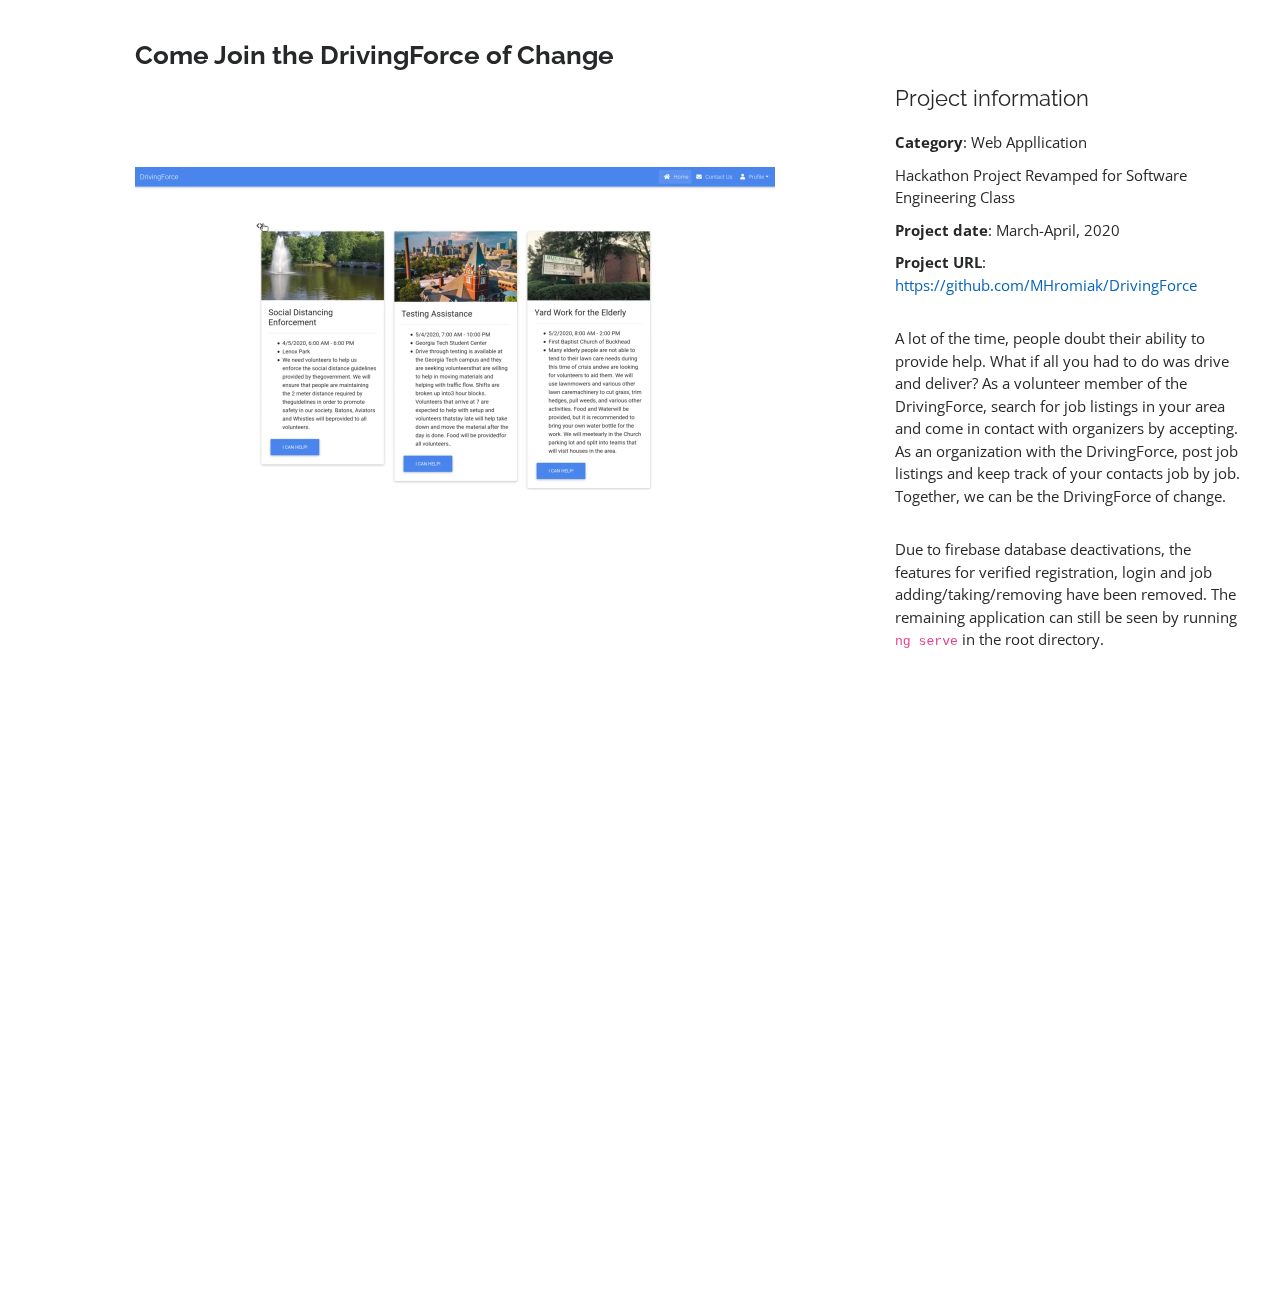
==== DrivingForce-details.html @ 33b32fed "Updated portfolio section. Phew!" ====
<!DOCTYPE html>
<html lang="en">

<head>
  <meta charset="utf-8">
  <meta content="width=device-width, initial-scale=1.0" name="viewport">

  <title>Portfolio Details - Personal Bootstrap Template</title>
  <meta content="" name="descriptison">
  <meta content="" name="keywords">

  <!-- Favicons -->
  <link href="assets/img/favicon.png" rel="icon">
  <link href="assets/img/apple-touch-icon.png" rel="apple-touch-icon">

  <!-- Google Fonts -->
  <link href="https://fonts.googleapis.com/css?family=Open+Sans:300,300i,400,400i,600,600i,700,700i|Raleway:300,300i,400,400i,500,500i,600,600i,700,700i|Poppins:300,300i,400,400i,500,500i,600,600i,700,700i" rel="stylesheet">

  <!-- Vendor CSS Files -->
  <link href="assets/vendor/bootstrap/css/bootstrap.min.css" rel="stylesheet">
  <link href="assets/vendor/icofont/icofont.min.css" rel="stylesheet">
  <link href="assets/vendor/boxicons/css/boxicons.min.css" rel="stylesheet">
  <link href="assets/vendor/venobox/venobox.css" rel="stylesheet">
  <link href="assets/vendor/owl.carousel/assets/owl.carousel.min.css" rel="stylesheet">
  <link href="assets/vendor/aos/aos.css" rel="stylesheet">

  <!-- Template Main CSS File -->
  <link href="assets/css/style.css" rel="stylesheet">

  <!-- =======================================================
  * Template Name: MyResume - v2.1.0
  * Template URL: https://bootstrapmade.com/free-html-bootstrap-template-my-resume/
  * Author: BootstrapMade.com
  * License: https://bootstrapmade.com/license/
  ======================================================== -->
</head>

<body>

  <main id="main">

    <!-- ======= Portfolio Details ======= -->
    <section id="portfolio-details" class="portfolio-details">
      <div class="container" data-aos="fade-up">

        <div class="row">

          <div class="col-lg-8">
            <h2 class="portfolio-title">Come Join the DrivingForce of Change</h2>
            <div class="owl-carousel drivingforce-details-carousel">
              <video width="640" height="480" src="assets/vid/df_jobmake.mp4" autoplay loop></video>
              <img src="assets/img/portfolio/drivingforce/dfpd-login.png" class="img-fluid" alt="">
              <img src="assets/img/portfolio/drivingforce/dfpd-makejob.png" class="img-fluid" alt="">
            </div>
          </div>

          <div class="col-lg-4 portfolio-info">
            <h3>Project information</h3>
            <ul>
              <li><strong>Category</strong>: Web Appllication</li>
              <li>Hackathon Project Revamped for Software Engineering Class</li>
              <li><strong>Project date</strong>: March-April, 2020</li>
              <li><strong>Project URL</strong>: <a href="#">https://github.com/MHromiak/DrivingForce</a></li>
            </ul>

            <p>
              A lot of the time, people doubt their ability to provide help. What if all you had to do was drive and deliver?
              As a volunteer member of the DrivingForce, search for job listings in your area and come in contact with organizers by accepting.
              As an organization with the DrivingForce, post job listings and keep track of your contacts job by job.
              Together, we can be the DrivingForce of change.
            </p>

            <p>
              Due to firebase database deactivations, the features for verified registration, login and job adding/taking/removing have been
              removed. The remaining application can still be seen by running <code>ng serve</code> in the root directory.</p>
          </div>

        </div>

      </div>
    </section><!-- End Portfolio Details -->

  </main><!-- End #main -->

  <a href="#" class="back-to-top"><i class="bx bx-up-arrow-alt"></i></a>
  <div id="preloader"></div>

  <!-- Vendor JS Files -->
  <script src="assets/vendor/jquery/jquery.min.js"></script>
  <script src="assets/vendor/bootstrap/js/bootstrap.bundle.min.js"></script>
  <script src="assets/vendor/jquery.easing/jquery.easing.min.js"></script>
  <script src="assets/vendor/php-email-form/validate.js"></script>
  <script src="assets/vendor/waypoints/jquery.waypoints.min.js"></script>
  <script src="assets/vendor/counterup/counterup.min.js"></script>
  <script src="assets/vendor/isotope-layout/isotope.pkgd.min.js"></script>
  <script src="assets/vendor/venobox/venobox.min.js"></script>
  <script src="assets/vendor/owl.carousel/owl.carousel.min.js"></script>
  <script src="assets/vendor/typed.js/typed.min.js"></script>
  <script src="assets/vendor/aos/aos.js"></script>

  <!-- Template Main JS File -->
  <script src="assets/js/main.js"></script>

</body>

</html>
---- assets/vendor/venobox/venobox.css ----
/* ------ venobox.css --------*/
.vbox-overlay *, .vbox-overlay *:before, .vbox-overlay *:after{
    -webkit-backface-visibility: hidden;
    -webkit-box-sizing:border-box;
    -moz-box-sizing:border-box;
    box-sizing:border-box;
}
.vbox-overlay * { 
    -webkit-backface-visibility: visible;
    backface-visibility: visible;
}
.vbox-overlay{
    display: -webkit-flex;
    display: flex;
    -webkit-flex-direction: column;
    flex-direction: column;
    -webkit-justify-content: center;
    justify-content: center;
    -webkit-align-items: center;
    align-items: center;
    position: fixed;
    left: 0;
    top: 0;
    bottom: 0;
    right: 0;
    z-index: 999999;
}

/* ----- navigation ----- */
.vbox-title{
    width: 100%;
    height: 40px;
    float: left;
    text-align: center;
    line-height: 28px;
    font-size: 12px;
    padding: 6px 50px;
    overflow: hidden;
    position: fixed;
    display: none;
    left: 0;
    z-index: 89;
}
.vbox-close{
    cursor: pointer;
    position: fixed;
    top: -1px;
    right: 0;
    width: 50px;
    height: 40px;
    padding: 6px;
    display: block;
    background-position:10px center;
    overflow: hidden;
    font-size: 24px;
    line-height: 1;
    text-align: center;
    z-index: 99;
}
.vbox-left{
    cursor: pointer;
    position: fixed;
    left: 0;
    height: 40px;
    overflow: hidden;
    line-height: 28px;
    font-size: 12px;
    z-index: 99;
    display: flex;
    align-items:center;
}
.vbox-num{
    display: inline-block;
    margin: 6px 0 6px 15px;
}
/* ----- Social share ----- */
.vbox-share{
    line-height: 28px;
    font-size: 12px;
    overflow: hidden;
    position: fixed;
    left: 0;
    z-index: 98;
    display: flex;
    align-items:center;
    justify-content: center;
    width: 100%;
    text-align: center;
}
.vbox-share svg{
    max-height: 28px;
    width: 28px;
    z-index: 10;
    margin-left: 12px;
    margin-top: 6px;
    margin-bottom: 6px;
    vertical-align: middle;
}


/* ----- navigation ARROWS ----- */
.vbox-next, .vbox-prev{
    position: fixed;
    top: 50%;
    margin-top: -15px;
    overflow: hidden;
    cursor: pointer;
    display: block;
    width: 45px;
    height: 45px;
    z-index: 99;
}
.vbox-next span, .vbox-prev span{
    position: relative;
    width: 20px;
    height: 20px;
    border: 2px solid transparent;
    border-top-color: #B6B6B6;
    border-right-color: #B6B6B6;
    text-indent: -100px;
    position: absolute;
    top: 8px;
    display: block;
}
.vbox-prev{
    left: 15px;
}
.vbox-next{
    right: 15px;
}
.vbox-prev span{
    left: 10px;
    -ms-transform: rotate(-135deg);
    -webkit-transform: rotate(-135deg);
    transform: rotate(-135deg);
}
.vbox-next span{
    -ms-transform: rotate(45deg);
    -webkit-transform: rotate(45deg);
    transform: rotate(45deg);
    right: 10px;
}
/* ------- inline window ------ */
.vbox-inline{
    width: 420px;
    height: 315px;
    height: 70vh;
    padding: 10px;
    background: #fff;
    margin: 0 auto;
    overflow: auto;
    text-align: left;
}
/* ------- Video & iFrames window ------ */
.venoframe{
    max-width: 100%;
    width: 100%;
    border: none;
    width: 100%;
    height: 260px;
    height: 70vh;
}
.venoframe.vbvid{
    height: 260px;
}
@media (min-width: 768px) {
    .venoframe, .vbox-inline{
        width: 90%;
        height: 360px;
        height: 70vh;
    }
    .venoframe.vbvid{
        width: 640px;
        height: 360px;
    }
}
@media (min-width: 992px) {
    .venoframe, .vbox-inline{
        max-width: 1200px;
        width: 80%;
        height: 540px;
        height: 70vh;
    }
    .venoframe.vbvid{
        width: 960px;
        height: 540px;
    }
}
/* 
Please do NOT edit this part! 
or at least read this note: http://i.imgur.com/7C0ws9e.gif
*/
.vbox-open{
    overflow: hidden;
}
.vbox-container{
    position: absolute;
    left: 0;
    right: 0;
    top: 0;
    bottom: 0;
    overflow-x: hidden;
    overflow-y: scroll;
    overflow-scrolling: touch;
    -webkit-overflow-scrolling: touch;
    z-index: 20;
    max-height: 100%;

}

.vbox-content{
    text-align: center;
    float: left;
    width: 100%;
    position: relative;
    overflow: hidden;
    padding: 20px 4%;
}
.vbox-container img{
    max-width: 100%;
    height: auto;
}
.vbox-figlio{
    box-shadow: 0 0 12px rgba(0,0,0,0.19), 0 6px 6px rgba(0,0,0,0.23);
    max-width: 100%;
    text-align: initial;
}
img.vbox-figlio{
    -webkit-user-select: none;
-khtml-user-select: none;
-moz-user-select: none;
-o-user-select: none;
user-select: none;
}
.vbox-content.swipe-left{
    margin-left: -200px !important;
}
.vbox-content.swipe-right{
    margin-left: 200px !important;
}
.vbox-animated{
    webkit-transition: margin 300ms ease-out;
    transition: margin 300ms ease-out;
}

/* ---------- preloader ----------
 * SPINKIT 
 * http://tobiasahlin.com/spinkit/
-------------------------------- */
.sk-double-bounce,.sk-rotating-plane{width:40px;height:40px;margin:40px auto}.sk-rotating-plane{background-color:#333;-webkit-animation:sk-rotatePlane 1.2s infinite ease-in-out;animation:sk-rotatePlane 1.2s infinite ease-in-out}@-webkit-keyframes sk-rotatePlane{0%{-webkit-transform:perspective(120px) rotateX(0) rotateY(0);transform:perspective(120px) rotateX(0) rotateY(0)}50%{-webkit-transform:perspective(120px) rotateX(-180.1deg) rotateY(0);transform:perspective(120px) rotateX(-180.1deg) rotateY(0)}100%{-webkit-transform:perspective(120px) rotateX(-180deg) rotateY(-179.9deg);transform:perspective(120px) rotateX(-180deg) rotateY(-179.9deg)}}@keyframes sk-rotatePlane{0%{-webkit-transform:perspective(120px) rotateX(0) rotateY(0);transform:perspective(120px) rotateX(0) rotateY(0)}50%{-webkit-transform:perspective(120px) rotateX(-180.1deg) rotateY(0);transform:perspective(120px) rotateX(-180.1deg) rotateY(0)}100%{-webkit-transform:perspective(120px) rotateX(-180deg) rotateY(-179.9deg);transform:perspective(120px) rotateX(-180deg) rotateY(-179.9deg)}}.sk-double-bounce{position:relative}.sk-double-bounce .sk-child{width:100%;height:100%;border-radius:50%;background-color:#333;opacity:.6;position:absolute;top:0;left:0;-webkit-animation:sk-doubleBounce 2s infinite ease-in-out;animation:sk-doubleBounce 2s infinite ease-in-out}.sk-chasing-dots .sk-child,.sk-spinner-pulse,.sk-three-bounce .sk-child{background-color:#333;border-radius:100%}.sk-double-bounce .sk-double-bounce2{-webkit-animation-delay:-1s;animation-delay:-1s}@-webkit-keyframes sk-doubleBounce{0%,100%{-webkit-transform:scale(0);transform:scale(0)}50%{-webkit-transform:scale(1);transform:scale(1)}}@keyframes sk-doubleBounce{0%,100%{-webkit-transform:scale(0);transform:scale(0)}50%{-webkit-transform:scale(1);transform:scale(1)}}.sk-wave{margin:40px auto;width:50px;height:40px;text-align:center;font-size:10px}.sk-wave .sk-rect{background-color:#333;height:100%;width:6px;display:inline-block;-webkit-animation:sk-waveStretchDelay 1.2s infinite ease-in-out;animation:sk-waveStretchDelay 1.2s infinite ease-in-out}.sk-wave .sk-rect1{-webkit-animation-delay:-1.2s;animation-delay:-1.2s}.sk-wave .sk-rect2{-webkit-animation-delay:-1.1s;animation-delay:-1.1s}.sk-wave .sk-rect3{-webkit-animation-delay:-1s;animation-delay:-1s}.sk-wave .sk-rect4{-webkit-animation-delay:-.9s;animation-delay:-.9s}.sk-wave .sk-rect5{-webkit-animation-delay:-.8s;animation-delay:-.8s}@-webkit-keyframes sk-waveStretchDelay{0%,100%,40%{-webkit-transform:scaleY(.4);transform:scaleY(.4)}20%{-webkit-transform:scaleY(1);transform:scaleY(1)}}@keyframes sk-waveStretchDelay{0%,100%,40%{-webkit-transform:scaleY(.4);transform:scaleY(.4)}20%{-webkit-transform:scaleY(1);transform:scaleY(1)}}.sk-wandering-cubes{margin:40px auto;width:40px;height:40px;position:relative}.sk-wandering-cubes .sk-cube{background-color:#333;width:10px;height:10px;position:absolute;top:0;left:0;-webkit-animation:sk-wanderingCube 1.8s ease-in-out -1.8s infinite both;animation:sk-wanderingCube 1.8s ease-in-out -1.8s infinite both}.sk-chasing-dots,.sk-spinner-pulse{width:40px;height:40px;margin:40px auto}.sk-wandering-cubes .sk-cube2{-webkit-animation-delay:-.9s;animation-delay:-.9s}@-webkit-keyframes sk-wanderingCube{0%{-webkit-transform:rotate(0);transform:rotate(0)}25%{-webkit-transform:translateX(30px) rotate(-90deg) scale(.5);transform:translateX(30px) rotate(-90deg) scale(.5)}50%{-webkit-transform:translateX(30px) translateY(30px) rotate(-179deg);transform:translateX(30px) translateY(30px) rotate(-179deg)}50.1%{-webkit-transform:translateX(30px) translateY(30px) rotate(-180deg);transform:translateX(30px) translateY(30px) rotate(-180deg)}75%{-webkit-transform:translateX(0) translateY(30px) rotate(-270deg) scale(.5);transform:translateX(0) translateY(30px) rotate(-270deg) scale(.5)}100%{-webkit-transform:rotate(-360deg);transform:rotate(-360deg)}}@keyframes sk-wanderingCube{0%{-webkit-transform:rotate(0);transform:rotate(0)}25%{-webkit-transform:translateX(30px) rotate(-90deg) scale(.5);transform:translateX(30px) rotate(-90deg) scale(.5)}50%{-webkit-transform:translateX(30px) translateY(30px) rotate(-179deg);transform:translateX(30px) translateY(30px) rotate(-179deg)}50.1%{-webkit-transform:translateX(30px) translateY(30px) rotate(-180deg);transform:translateX(30px) translateY(30px) rotate(-180deg)}75%{-webkit-transform:translateX(0) translateY(30px) rotate(-270deg) scale(.5);transform:translateX(0) translateY(30px) rotate(-270deg) scale(.5)}100%{-webkit-transform:rotate(-360deg);transform:rotate(-360deg)}}.sk-spinner-pulse{-webkit-animation:sk-pulseScaleOut 1s infinite ease-in-out;animation:sk-pulseScaleOut 1s infinite ease-in-out}@-webkit-keyframes sk-pulseScaleOut{0%{-webkit-transform:scale(0);transform:scale(0)}100%{-webkit-transform:scale(1);transform:scale(1);opacity:0}}@keyframes sk-pulseScaleOut{0%{-webkit-transform:scale(0);transform:scale(0)}100%{-webkit-transform:scale(1);transform:scale(1);opacity:0}}.sk-chasing-dots{position:relative;text-align:center;-webkit-animation:sk-chasingDotsRotate 2s infinite linear;animation:sk-chasingDotsRotate 2s infinite linear}.sk-chasing-dots .sk-child{width:60%;height:60%;display:inline-block;position:absolute;top:0;-webkit-animation:sk-chasingDotsBounce 2s infinite ease-in-out;animation:sk-chasingDotsBounce 2s infinite ease-in-out}.sk-chasing-dots .sk-dot2{top:auto;bottom:0;-webkit-animation-delay:-1s;animation-delay:-1s}@-webkit-keyframes sk-chasingDotsRotate{100%{-webkit-transform:rotate(360deg);transform:rotate(360deg)}}@keyframes sk-chasingDotsRotate{100%{-webkit-transform:rotate(360deg);transform:rotate(360deg)}}@-webkit-keyframes sk-chasingDotsBounce{0%,100%{-webkit-transform:scale(0);transform:scale(0)}50%{-webkit-transform:scale(1);transform:scale(1)}}@keyframes sk-chasingDotsBounce{0%,100%{-webkit-transform:scale(0);transform:scale(0)}50%{-webkit-transform:scale(1);transform:scale(1)}}.sk-three-bounce{margin:40px auto;width:80px;text-align:center}.sk-three-bounce .sk-child{width:20px;height:20px;display:inline-block;-webkit-animation:sk-three-bounce 1.4s ease-in-out 0s infinite both;animation:sk-three-bounce 1.4s ease-in-out 0s infinite both}.sk-circle .sk-child:before,.sk-fading-circle .sk-circle:before{display:block;border-radius:100%;content:'';background-color:#333}.sk-three-bounce .sk-bounce1{-webkit-animation-delay:-.32s;animation-delay:-.32s}.sk-three-bounce .sk-bounce2{-webkit-animation-delay:-.16s;animation-delay:-.16s}@-webkit-keyframes sk-three-bounce{0%,100%,80%{-webkit-transform:scale(0);transform:scale(0)}40%{-webkit-transform:scale(1);transform:scale(1)}}@keyframes sk-three-bounce{0%,100%,80%{-webkit-transform:scale(0);transform:scale(0)}40%{-webkit-transform:scale(1);transform:scale(1)}}.sk-circle{margin:40px auto;width:40px;height:40px;position:relative}.sk-circle .sk-child{width:100%;height:100%;position:absolute;left:0;top:0}.sk-circle .sk-child:before{margin:0 auto;width:15%;height:15%;-webkit-animation:sk-circleBounceDelay 1.2s infinite ease-in-out both;animation:sk-circleBounceDelay 1.2s infinite ease-in-out both}.sk-circle .sk-circle2{-webkit-transform:rotate(30deg);-ms-transform:rotate(30deg);transform:rotate(30deg)}.sk-circle .sk-circle3{-webkit-transform:rotate(60deg);-ms-transform:rotate(60deg);transform:rotate(60deg)}.sk-circle .sk-circle4{-webkit-transform:rotate(90deg);-ms-transform:rotate(90deg);transform:rotate(90deg)}.sk-circle .sk-circle5{-webkit-transform:rotate(120deg);-ms-transform:rotate(120deg);transform:rotate(120deg)}.sk-circle .sk-circle6{-webkit-transform:rotate(150deg);-ms-transform:rotate(150deg);transform:rotate(150deg)}.sk-circle .sk-circle7{-webkit-transform:rotate(180deg);-ms-transform:rotate(180deg);transform:rotate(180deg)}.sk-circle .sk-circle8{-webkit-transform:rotate(210deg);-ms-transform:rotate(210deg);transform:rotate(210deg)}.sk-circle .sk-circle9{-webkit-transform:rotate(240deg);-ms-transform:rotate(240deg);transform:rotate(240deg)}.sk-circle .sk-circle10{-webkit-transform:rotate(270deg);-ms-transform:rotate(270deg);transform:rotate(270deg)}.sk-circle .sk-circle11{-webkit-transform:rotate(300deg);-ms-transform:rotate(300deg);transform:rotate(300deg)}.sk-circle .sk-circle12{-webkit-transform:rotate(330deg);-ms-transform:rotate(330deg);transform:rotate(330deg)}.sk-circle .sk-circle2:before{-webkit-animation-delay:-1.1s;animation-delay:-1.1s}.sk-circle .sk-circle3:before{-webkit-animation-delay:-1s;animation-delay:-1s}.sk-circle .sk-circle4:before{-webkit-animation-delay:-.9s;animation-delay:-.9s}.sk-circle .sk-circle5:before{-webkit-animation-delay:-.8s;animation-delay:-.8s}.sk-circle .sk-circle6:before{-webkit-animation-delay:-.7s;animation-delay:-.7s}.sk-circle .sk-circle7:before{-webkit-animation-delay:-.6s;animation-delay:-.6s}.sk-circle .sk-circle8:before{-webkit-animation-delay:-.5s;animation-delay:-.5s}.sk-circle .sk-circle9:before{-webkit-animation-delay:-.4s;animation-delay:-.4s}.sk-circle .sk-circle10:before{-webkit-animation-delay:-.3s;animation-delay:-.3s}.sk-circle .sk-circle11:before{-webkit-animation-delay:-.2s;animation-delay:-.2s}.sk-circle .sk-circle12:before{-webkit-animation-delay:-.1s;animation-delay:-.1s}@-webkit-keyframes sk-circleBounceDelay{0%,100%,80%{-webkit-transform:scale(0);transform:scale(0)}40%{-webkit-transform:scale(1);transform:scale(1)}}@keyframes sk-circleBounceDelay{0%,100%,80%{-webkit-transform:scale(0);transform:scale(0)}40%{-webkit-transform:scale(1);transform:scale(1)}}.sk-cube-grid{width:40px;height:40px;margin:40px auto}.sk-cube-grid .sk-cube{width:33.33%;height:33.33%;background-color:#333;float:left;-webkit-animation:sk-cubeGridScaleDelay 1.3s infinite ease-in-out;animation:sk-cubeGridScaleDelay 1.3s infinite ease-in-out}.sk-cube-grid .sk-cube1{-webkit-animation-delay:.2s;animation-delay:.2s}.sk-cube-grid .sk-cube2{-webkit-animation-delay:.3s;animation-delay:.3s}.sk-cube-grid .sk-cube3{-webkit-animation-delay:.4s;animation-delay:.4s}.sk-cube-grid .sk-cube4{-webkit-animation-delay:.1s;animation-delay:.1s}.sk-cube-grid .sk-cube5{-webkit-animation-delay:.2s;animation-delay:.2s}.sk-cube-grid .sk-cube6{-webkit-animation-delay:.3s;animation-delay:.3s}.sk-cube-grid .sk-cube7{-webkit-animation-delay:0ms;animation-delay:0ms}.sk-cube-grid .sk-cube8{-webkit-animation-delay:.1s;animation-delay:.1s}.sk-cube-grid .sk-cube9{-webkit-animation-delay:.2s;animation-delay:.2s}@-webkit-keyframes sk-cubeGridScaleDelay{0%,100%,70%{-webkit-transform:scale3D(1,1,1);transform:scale3D(1,1,1)}35%{-webkit-transform:scale3D(0,0,1);transform:scale3D(0,0,1)}}@keyframes sk-cubeGridScaleDelay{0%,100%,70%{-webkit-transform:scale3D(1,1,1);transform:scale3D(1,1,1)}35%{-webkit-transform:scale3D(0,0,1);transform:scale3D(0,0,1)}}.sk-fading-circle{margin:40px auto;width:40px;height:40px;position:relative}.sk-fading-circle .sk-circle{width:100%;height:100%;position:absolute;left:0;top:0}.sk-fading-circle .sk-circle:before{margin:0 auto;width:15%;height:15%;-webkit-animation:sk-circleFadeDelay 1.2s infinite ease-in-out both;animation:sk-circleFadeDelay 1.2s infinite ease-in-out both}.sk-fading-circle .sk-circle2{-webkit-transform:rotate(30deg);-ms-transform:rotate(30deg);transform:rotate(30deg)}.sk-fading-circle .sk-circle3{-webkit-transform:rotate(60deg);-ms-transform:rotate(60deg);transform:rotate(60deg)}.sk-fading-circle .sk-circle4{-webkit-transform:rotate(90deg);-ms-transform:rotate(90deg);transform:rotate(90deg)}.sk-fading-circle .sk-circle5{-webkit-transform:rotate(120deg);-ms-transform:rotate(120deg);transform:rotate(120deg)}.sk-fading-circle .sk-circle6{-webkit-transform:rotate(150deg);-ms-transform:rotate(150deg);transform:rotate(150deg)}.sk-fading-circle .sk-circle7{-webkit-transform:rotate(180deg);-ms-transform:rotate(180deg);transform:rotate(180deg)}.sk-fading-circle .sk-circle8{-webkit-transform:rotate(210deg);-ms-transform:rotate(210deg);transform:rotate(210deg)}.sk-fading-circle .sk-circle9{-webkit-transform:rotate(240deg);-ms-transform:rotate(240deg);transform:rotate(240deg)}.sk-fading-circle .sk-circle10{-webkit-transform:rotate(270deg);-ms-transform:rotate(270deg);transform:rotate(270deg)}.sk-fading-circle .sk-circle11{-webkit-transform:rotate(300deg);-ms-transform:rotate(300deg);transform:rotate(300deg)}.sk-fading-circle .sk-circle12{-webkit-transform:rotate(330deg);-ms-transform:rotate(330deg);transform:rotate(330deg)}.sk-fading-circle .sk-circle2:before{-webkit-animation-delay:-1.1s;animation-delay:-1.1s}.sk-fading-circle .sk-circle3:before{-webkit-animation-delay:-1s;animation-delay:-1s}.sk-fading-circle .sk-circle4:before{-webkit-animation-delay:-.9s;animation-delay:-.9s}.sk-fading-circle .sk-circle5:before{-webkit-animation-delay:-.8s;animation-delay:-.8s}.sk-fading-circle .sk-circle6:before{-webkit-animation-delay:-.7s;animation-delay:-.7s}.sk-fading-circle .sk-circle7:before{-webkit-animation-delay:-.6s;animation-delay:-.6s}.sk-fading-circle .sk-circle8:before{-webkit-animation-delay:-.5s;animation-delay:-.5s}.sk-fading-circle .sk-circle9:before{-webkit-animation-delay:-.4s;animation-delay:-.4s}.sk-fading-circle .sk-circle10:before{-webkit-animation-delay:-.3s;animation-delay:-.3s}.sk-fading-circle .sk-circle11:before{-webkit-animation-delay:-.2s;animation-delay:-.2s}.sk-fading-circle .sk-circle12:before{-webkit-animation-delay:-.1s;animation-delay:-.1s}@-webkit-keyframes sk-circleFadeDelay{0%,100%,39%{opacity:0}40%{opacity:1}}@keyframes sk-circleFadeDelay{0%,100%,39%{opacity:0}40%{opacity:1}}.sk-folding-cube{margin:40px auto;width:40px;height:40px;position:relative;-webkit-transform:rotateZ(45deg);transform:rotateZ(45deg)}.sk-folding-cube .sk-cube{float:left;width:50%;height:50%;position:relative;-webkit-transform:scale(1.1);-ms-transform:scale(1.1);transform:scale(1.1)}.sk-folding-cube .sk-cube:before{content:'';position:absolute;top:0;left:0;width:100%;height:100%;background-color:#333;-webkit-animation:sk-foldCubeAngle 2.4s infinite linear both;animation:sk-foldCubeAngle 2.4s infinite linear both;-webkit-transform-origin:100% 100%;-ms-transform-origin:100% 100%;transform-origin:100% 100%}.sk-folding-cube .sk-cube2{-webkit-transform:scale(1.1) rotateZ(90deg);transform:scale(1.1) rotateZ(90deg)}.sk-folding-cube .sk-cube3{-webkit-transform:scale(1.1) rotateZ(180deg);transform:scale(1.1) rotateZ(180deg)}.sk-folding-cube .sk-cube4{-webkit-transform:scale(1.1) rotateZ(270deg);transform:scale(1.1) rotateZ(270deg)}.sk-folding-cube .sk-cube2:before{-webkit-animation-delay:.3s;animation-delay:.3s}.sk-folding-cube .sk-cube3:before{-webkit-animation-delay:.6s;animation-delay:.6s}.sk-folding-cube .sk-cube4:before{-webkit-animation-delay:.9s;animation-delay:.9s}@-webkit-keyframes sk-foldCubeAngle{0%,10%{-webkit-transform:perspective(140px) rotateX(-180deg);transform:perspective(140px) rotateX(-180deg);opacity:0}25%,75%{-webkit-transform:perspective(140px) rotateX(0);transform:perspective(140px) rotateX(0);opacity:1}100%,90%{-webkit-transform:perspective(140px) rotateY(180deg);transform:perspective(140px) rotateY(180deg);opacity:0}}@keyframes sk-foldCubeAngle{0%,10%{-webkit-transform:perspective(140px) rotateX(-180deg);transform:perspective(140px) rotateX(-180deg);opacity:0}25%,75%{-webkit-transform:perspective(140px) rotateX(0);transform:perspective(140px) rotateX(0);opacity:1}100%,90%{-webkit-transform:perspective(140px) rotateY(180deg);transform:perspective(140px) rotateY(180deg);opacity:0}}
---- assets/css/style.css ----
/**
* Template Name: MyResume - v2.1.0
* Template URL: https://bootstrapmade.com/free-html-bootstrap-template-my-resume/
* Author: BootstrapMade.com
* License: https://bootstrapmade.com/license/
*/

/*--------------------------------------------------------------
# General
--------------------------------------------------------------*/
body {
  font-family: "Open Sans", sans-serif;
  color: #272829;
}

a {
  color: #0563bb;
}

a:hover {
  color: #067ded;
  text-decoration: none;
}

h1, h2, h3, h4, h5, h6 {
  font-family: "Raleway", sans-serif;
}

/*--------------------------------------------------------------
# Back to top button
--------------------------------------------------------------*/
.back-to-top {
  position: fixed;
  display: none;
  width: 40px;
  height: 40px;
  border-radius: 50px;
  right: 15px;
  bottom: 15px;
  background: #0563bb;
  color: #fff;
  transition: display 0.5s ease-in-out;
  z-index: 99999;
}

.back-to-top i {
  font-size: 24px;
  position: absolute;
  top: 7px;
  left: 8px;
}

.back-to-top:hover {
  color: #fff;
  background: #0678e3;
  transition: background 0.2s ease-in-out;
}

/*--------------------------------------------------------------
# Preloader
--------------------------------------------------------------*/
#preloader {
  position: fixed;
  top: 0;
  left: 0;
  right: 0;
  bottom: 0;
  z-index: 9999;
  overflow: hidden;
  background: #fff;
}

#preloader:before {
  content: "";
  position: fixed;
  top: calc(50% - 30px);
  left: calc(50% - 30px);
  border: 6px solid #0563bb;
  border-top-color: #fff;
  border-bottom-color: #fff;
  border-radius: 50%;
  width: 60px;
  height: 60px;
  -webkit-animation: animate-preloader 1s linear infinite;
  animation: animate-preloader 1s linear infinite;
}

@-webkit-keyframes animate-preloader {
  0% {
    transform: rotate(0deg);
  }
  100% {
    transform: rotate(360deg);
  }
}

@keyframes animate-preloader {
  0% {
    transform: rotate(0deg);
  }
  100% {
    transform: rotate(360deg);
  }
}

/*--------------------------------------------------------------
# Disable aos animation delay on mobile devices
--------------------------------------------------------------*/
@media screen and (max-width: 768px) {
  [data-aos-delay] {
    transition-delay: 0 !important;
  }
}

/*--------------------------------------------------------------
# Header
--------------------------------------------------------------*/
#header {
  position: fixed;
  top: 0;
  left: 0;
  bottom: 0;
  z-index: 9997;
  transition: all 0.5s;
  padding: 15px;
  overflow-y: auto;
}

@media (max-width: 992px) {
  #header {
    width: 300px;
    background: #fff;
    border-right: 1px solid #e6e9ec;
    left: -300px;
  }
}

@media (min-width: 992px) {
  #main {
    margin-left: 100px;
  }
}

/*--------------------------------------------------------------
# Navigation Menu
--------------------------------------------------------------*/
/* Desktop Navigation */
.nav-menu * {
  margin: 0;
  padding: 0;
  list-style: none;
}

.nav-menu > ul > li {
  position: relative;
  white-space: nowrap;
}

.nav-menu a {
  display: flex;
  align-items: center;
  color: #45505b;
  padding: 10px 18px;
  margin-bottom: 8px;
  transition: 0.3s;
  font-size: 15px;
  border-radius: 50px;
  background: #f2f3f5;
  height: 56px;
  width: 100%;
  overflow: hidden;
  transition: 0.3s;
}

.nav-menu a i {
  font-size: 20px;
}

.nav-menu a span {
  padding: 0 5px 0 7px;
  color: #45505b;
}

@media (min-width: 992px) {
  .nav-menu a {
    width: 56px;
  }
  .nav-menu a span {
    display: none;
    color: #fff;
  }
}

.nav-menu a:hover, .nav-menu .active > a, .nav-menu li:hover > a {
  color: #fff;
  background: #0563bb;
}

.nav-menu a:hover span, .nav-menu .active > a span, .nav-menu li:hover > a span {
  color: #fff;
}

.nav-menu a:hover, .nav-menu li:hover > a {
  width: 100%;
  color: #fff;
}

.nav-menu a:hover span, .nav-menu li:hover > a span {
  display: block;
}

/* Mobile Navigation */
.mobile-nav-toggle {
  position: fixed;
  right: 15px;
  top: 15px;
  z-index: 9998;
  border: 0;
  background: none;
  font-size: 24px;
  transition: all 0.4s;
  outline: none !important;
  line-height: 1;
  cursor: pointer;
  text-align: right;
}

.mobile-nav-toggle i {
  color: #45505b;
}

.mobile-nav-active {
  overflow: hidden;
}

.mobile-nav-active #header {
  left: 0;
}

.mobile-nav-active .mobile-nav-toggle i {
  color: #0563bb;
}

/*--------------------------------------------------------------
# Hero Section
--------------------------------------------------------------*/
#hero {
  width: 100%;
  height: 100vh;
  background: url("../img/mobile-hero-bg.jpg") top right no-repeat;
  background-size: cover;
  position: relative;
}


@media (min-width: 700px) {
  #hero {
    padding-left: 160px;
    background: url("../img/hero-bg.jpg") top right no-repeat;
    background-size: cover;
  }
}

#hero:before {
  content: "";
  background: rgba(255, 255, 255, 0.2);
  position: absolute;
  bottom: 0;
  top: 0;
  left: 0;
  right: 0;
}

#hero h1 {
  margin: 0;
  font-size: 64px;
  font-weight: 700;
  line-height: 56px;
  color: #45505b;
}

#hero p {
  color: #45505b;
  margin: 15px 0 0 0;
  font-size: 26px;
  font-family: "Poppins", sans-serif;
}

#hero p span {
  color: #0563bb;
  letter-spacing: 1px;
}

#hero .social-links {
  margin-top: 30px;
}

#hero .social-links a {
  font-size: 24px;
  display: inline-block;
  color: #45505b;
  line-height: 1;
  margin-right: 20px;
  transition: 0.3s;
}

#hero .social-links a:hover {
  color: #0563bb;
}

@media (max-width: 992px) {
  #hero {
    text-align: center;
  }
  #hero h1 {
    font-size: 32px;
    line-height: 36px;
  }
  #hero p {
    margin-top: 10px;
    font-size: 20px;
    line-height: 24px;
  }
}

/*--------------------------------------------------------------
# Sections General
--------------------------------------------------------------*/
section {
  padding: 60px 0;
  overflow: hidden;
}

.section-title {
  text-align: center;
  padding-bottom: 30px;
}

.section-title h2 {
  font-size: 32px;
  font-weight: bold;
  text-transform: uppercase;
  margin-bottom: 20px;
  padding-bottom: 20px;
  position: relative;
  color: #45505b;
}

.section-title h2::before {
  content: '';
  position: absolute;
  display: block;
  width: 120px;
  height: 1px;
  background: #ddd;
  bottom: 1px;
  left: calc(50% - 60px);
}

.section-title h2::after {
  content: '';
  position: absolute;
  display: block;
  width: 40px;
  height: 3px;
  background: #0563bb;
  bottom: 0;
  left: calc(50% - 20px);
}

.section-title p {
  margin-bottom: 0;
}

/*--------------------------------------------------------------
# About
--------------------------------------------------------------*/
.about .content h3 {
  font-weight: 700;
  font-size: 26px;
  color: #728394;
}

.about .content ul {
  list-style: none;
  padding: 0;
}

.about .content ul li {
  padding-bottom: 10px;
}

.about .content ul i {
  font-size: 20px;
  padding-right: 2px;
  color: #0563bb;
}

.about .content p:last-child {
  margin-bottom: 0;
}



/*--------------------------------------------------------------
# Facts
--------------------------------------------------------------*/
.facts .count-box {
  padding: 30px 30px 25px 30px;
  margin-top: 30px;
  width: 100%;
  position: relative;
  text-align: center;
  background: #fff;
}

.facts .count-box i {
  position: absolute;
  top: -25px;
  left: 50%;
  transform: translateX(-50%);
  font-size: 24px;
  background: #0563bb;
  padding: 12px;
  color: #fff;
  border-radius: 50px;
}

.facts .count-box span {
  font-size: 36px;
  display: block;
  font-weight: 600;
  color: #011426;
}

.facts .count-box p {
  padding: 0;
  margin: 0;
  font-family: "Raleway", sans-serif;
  font-size: 14px;
}

/*--------------------------------------------------------------
# Skills
--------------------------------------------------------------*/
.skills .progress {
  height: 50px;
  display: block;
  background: none;
}

.skills .progress .skill {
  padding: 10px 0;
  margin: 0 0 6px 0;
  text-transform: uppercase;
  display: block;
  font-weight: 600;
  font-family: "Poppins", sans-serif;
  color: #45505b;
}

.skills .progress .skill .val {
  float: right;
  font-style: normal;
}

.skills .progress-bar-wrap {
  background: #f2f3f5;
}

.skills .progress-bar {
  width: 1px;
  height: 10px;
  transition: .9s;
  background-color: #0563bb;
}

/*--------------------------------------------------------------
# Resume
--------------------------------------------------------------*/
.resume .resume-title {
  font-size: 26px;
  font-weight: 700;
  margin-top: 20px;
  margin-bottom: 20px;
  color: #45505b;
}

.resume .resume-item {
  padding: 0 0 20px 20px;
  margin-top: -2px;
  border-left: 2px solid #0563bb;
  position: relative;
}

.resume .resume-item h4 {
  line-height: 18px;
  font-size: 18px;
  font-weight: 600;
  text-transform: uppercase;
  font-family: "Poppins", sans-serif;
  color: #0563bb;
  margin-bottom: 10px;
}

.resume .resume-item h5 {
  font-size: 16px;
  background: #f7f8f9;
  padding: 5px 15px;
  display: inline-block;
  font-weight: 600;
  margin-bottom: 10px;
}

.resume .resume-item ul {
  padding-left: 20px;
}

.resume .resume-item ul li {
  padding-bottom: 5px;
}

.resume .resume-item:last-child {
  padding-bottom: 0;
}

.resume .resume-item::before {
  content: "";
  position: absolute;
  width: 16px;
  height: 16px;
  border-radius: 50px;
  left: -9px;
  top: 0;
  background: #fff;
  border: 2px solid #0563bb;
}

/*--------------------------------------------------------------
# Portfolio
--------------------------------------------------------------*/
.portfolio .portfolio-item {
  margin-bottom: 30px;
}

.portfolio #portfolio-flters {
  padding: 0;
  margin: 0 auto 25px auto;
  list-style: none;
  text-align: center;
  background: #fff;
  border-radius: 50px;
  padding: 2px 15px;
}

.portfolio #portfolio-flters li {
  cursor: pointer;
  display: inline-block;
  padding: 10px 15px;
  font-size: 14px;
  font-weight: 600;
  line-height: 1;
  text-transform: uppercase;
  color: #272829;
  margin-bottom: 5px;
  transition: all 0.3s ease-in-out;
}

.portfolio #portfolio-flters li:hover, .portfolio #portfolio-flters li.filter-active {
  color: #0563bb;
}

.portfolio #portfolio-flters li:last-child {
  margin-right: 0;
}

.portfolio .portfolio-wrap {
  transition: 0.3s;
  position: relative;
  overflow: hidden;
  z-index: 1;
  background: rgba(69, 80, 91, 0.8);
}

.portfolio .portfolio-wrap::before {
  content: "";
  background: rgba(255, 255, 255, 0.7);
  position: absolute;
  left: 30px;
  right: 30px;
  top: 30px;
  bottom: 30px;
  transition: all ease-in-out 0.3s;
  z-index: 2;
  opacity: 0;
}

.portfolio .portfolio-wrap .portfolio-info {
  opacity: 0;
  position: absolute;
  top: 0;
  left: 0;
  right: 0;
  bottom: 0;
  text-align: center;
  z-index: 3;
  transition: all ease-in-out 0.3s;
  display: flex;
  flex-direction: column;
  justify-content: center;
  align-items: center;
}

.portfolio .portfolio-wrap .portfolio-info::before {
  display: block;
  content: "";
  width: 48px;
  height: 48px;
  position: absolute;
  top: 35px;
  left: 35px;
  border-top: 3px solid #d7dce1;
  border-left: 3px solid #d7dce1;
  transition: all 0.5s ease 0s;
  z-index: 9994;
}

.portfolio .portfolio-wrap .portfolio-info::after {
  display: block;
  content: "";
  width: 48px;
  height: 48px;
  position: absolute;
  bottom: 35px;
  right: 35px;
  border-bottom: 3px solid #d7dce1;
  border-right: 3px solid #d7dce1;
  transition: all 0.5s ease 0s;
  z-index: 9994;
}

.portfolio .portfolio-wrap .portfolio-info h4 {
  font-size: 20px;
  color: #45505b;
  font-weight: 600;
}

.portfolio .portfolio-wrap .portfolio-info p {
  color: #45505b;
  font-size: 14px;
  text-transform: uppercase;
  padding: 0;
  margin: 0;
}

.portfolio .portfolio-wrap .portfolio-links {
  text-align: center;
  z-index: 4;
}

.portfolio .portfolio-wrap .portfolio-links a {
  color: #45505b;
  margin: 0 2px;
  font-size: 28px;
  display: inline-block;
  transition: 0.3s;
}

.portfolio .portfolio-wrap .portfolio-links a:hover {
  color: #148af9;
}

.portfolio .portfolio-wrap:hover::before {
  top: 0;
  left: 0;
  right: 0;
  bottom: 0;
  opacity: 1;
}

.portfolio .portfolio-wrap:hover .portfolio-info {
  opacity: 1;
}

.portfolio .portfolio-wrap:hover .portfolio-info::before {
  top: 15px;
  left: 15px;
}

.portfolio .portfolio-wrap:hover .portfolio-info::after {
  bottom: 15px;
  right: 15px;
}

/*--------------------------------------------------------------
# Services
--------------------------------------------------------------*/
.services .icon-box {
  text-align: center;
  padding: 70px 20px 80px 20px;
  transition: all ease-in-out 0.3s;
  background: #fff;
  box-shadow: 0px 5px 90px 0px rgba(110, 123, 131, 0.05);
}

.services .icon-box .icon {
  margin: 0 auto;
  width: 100px;
  height: 100px;
  display: flex;
  align-items: center;
  justify-content: center;
  transition: ease-in-out 0.3s;
  position: relative;
}

.services .icon-box .icon i {
  font-size: 36px;
  transition: 0.5s;
  position: relative;
}

.services .icon-box .icon svg {
  position: absolute;
  top: 0;
  left: 0;
}

.services .icon-box .icon svg path {
  transition: 0.5s;
  fill: #f5f5f5;
}

.services .icon-box h4 {
  font-weight: 600;
  margin: 10px 0 15px 0;
  font-size: 22px;
}

.services .icon-box h4 a {
  color: #45505b;
  transition: ease-in-out 0.3s;
}

.services .icon-box p {
  line-height: 24px;
  font-size: 14px;
  margin-bottom: 0;
}

.services .icon-box:hover {
  border-color: #fff;
  box-shadow: 0px 0 35px 0 rgba(0, 0, 0, 0.08);
}

.services .iconbox-blue i {
  color: #47aeff;
}

.services .iconbox-blue:hover .icon i {
  color: #fff;
}

.services .iconbox-blue:hover .icon path {
  fill: #47aeff;
}

.services .iconbox-orange i {
  color: #ffa76e;
}

.services .iconbox-orange:hover .icon i {
  color: #fff;
}

.services .iconbox-orange:hover .icon path {
  fill: #ffa76e;
}

.services .iconbox-pink i {
  color: #e80368;
}

.services .iconbox-pink:hover .icon i {
  color: #fff;
}

.services .iconbox-pink:hover .icon path {
  fill: #e80368;
}

.services .iconbox-yellow i {
  color: #ffbb2c;
}

.services .iconbox-yellow:hover .icon i {
  color: #fff;
}

.services .iconbox-yellow:hover .icon path {
  fill: #ffbb2c;
}

.services .iconbox-red i {
  color: #ff5828;
}

.services .iconbox-red:hover .icon i {
  color: #fff;
}

.services .iconbox-red:hover .icon path {
  fill: #ff5828;
}

.services .iconbox-teal i {
  color: #11dbcf;
}

.services .iconbox-teal:hover .icon i {
  color: #fff;
}

.services .iconbox-teal:hover .icon path {
  fill: #11dbcf;
}

/*--------------------------------------------------------------
# Testimonials
--------------------------------------------------------------*/
.testimonials .section-header {
  margin-bottom: 40px;
}

.testimonials .testimonial-item {
  text-align: center;
}

.testimonials .testimonial-item .testimonial-img {
  width: 120px;
  border-radius: 50%;
  border: 4px solid #fff;
  margin: 0 auto;
}

.testimonials .testimonial-item h3 {
  font-size: 20px;
  font-weight: bold;
  margin: 10px 0 5px 0;
  color: #111;
}

.testimonials .testimonial-item h4 {
  font-size: 14px;
  color: #999;
  margin: 0 0 15px 0;
}

.testimonials .testimonial-item .quote-icon-left, .testimonials .testimonial-item .quote-icon-right {
  color: #90c8fc;
  font-size: 26px;
}

.testimonials .testimonial-item .quote-icon-left {
  display: inline-block;
  left: -5px;
  position: relative;
}

.testimonials .testimonial-item .quote-icon-right {
  display: inline-block;
  right: -5px;
  position: relative;
  top: 10px;
}

.testimonials .testimonial-item p {
  font-style: italic;
  margin: 0 auto 15px auto;
}

.testimonials .owl-nav, .testimonials .owl-dots {
  margin-top: 5px;
  text-align: center;
}

.testimonials .owl-dot {
  display: inline-block;
  margin: 0 5px;
  width: 12px;
  height: 12px;
  border-radius: 50%;
  background-color: #ddd !important;
}

.testimonials .owl-dot.active {
  background-color: #0563bb !important;
}

@media (min-width: 992px) {
  .testimonials .testimonial-item p {
    width: 80%;
  }
}

/*--------------------------------------------------------------
# Contact
--------------------------------------------------------------*/
.contact .info {
  width: 100%;
  background: #fff;
}

.contact .info i {
  font-size: 20px;
  color: #0563bb;
  float: left;
  width: 44px;
  height: 44px;
  background: #eef7ff;
  display: flex;
  justify-content: center;
  align-items: center;
  border-radius: 50px;
  transition: all 0.3s ease-in-out;
}

.contact .info h4 {
  padding: 0 0 0 60px;
  font-size: 22px;
  font-weight: 600;
  margin-bottom: 5px;
  color: #45505b;
}

.contact .info p {
  padding: 0 0 0 60px;
  margin-bottom: 0;
  font-size: 14px;
  color: #728394;
}

.contact .info .email, .contact .info .phone {
  margin-top: 40px;
}

.contact .info .email:hover i, .contact .info .address:hover i, .contact .info .phone:hover i {
  background: #0563bb;
  color: #fff;
}

.contact .php-email-form {
  width: 100%;
  background: #fff;
}

.contact .php-email-form .form-group {
  padding-bottom: 8px;
}

.contact .php-email-form .validate {
  display: none;
  color: red;
  margin: 0 0 15px 0;
  font-weight: 400;
  font-size: 13px;
}

.contact .php-email-form .error-message {
  display: none;
  color: #fff;
  background: #ed3c0d;
  text-align: left;
  padding: 15px;
  font-weight: 600;
}

.contact .php-email-form .error-message br + br {
  margin-top: 25px;
}

.contact .php-email-form .sent-message {
  display: none;
  color: #fff;
  background: #18d26e;
  text-align: center;
  padding: 15px;
  font-weight: 600;
}

.contact .php-email-form .loading {
  display: none;
  background: #fff;
  text-align: center;
  padding: 15px;
}

.contact .php-email-form .loading:before {
  content: "";
  display: inline-block;
  border-radius: 50%;
  width: 24px;
  height: 24px;
  margin: 0 10px -6px 0;
  border: 3px solid #18d26e;
  border-top-color: #eee;
  -webkit-animation: animate-loading 1s linear infinite;
  animation: animate-loading 1s linear infinite;
}

.contact .php-email-form input, .contact .php-email-form textarea {
  border-radius: 4px;
  box-shadow: none;
  font-size: 14px;
}

.contact .php-email-form input {
  height: 44px;
}

.contact .php-email-form textarea {
  padding: 10px 12px;
}

.contact .php-email-form button[type="submit"] {
  background: #0563bb;
  border: 0;
  padding: 10px 35px;
  color: #fff;
  transition: 0.4s;
  border-radius: 50px;
}

.contact .php-email-form button[type="submit"]:hover {
  background: #0678e3;
}

@-webkit-keyframes animate-loading {
  0% {
    transform: rotate(0deg);
  }
  100% {
    transform: rotate(360deg);
  }
}

@keyframes animate-loading {
  0% {
    transform: rotate(0deg);
  }
  100% {
    transform: rotate(360deg);
  }
}

/*--------------------------------------------------------------
# Portfolio Details
--------------------------------------------------------------*/
.portfolio-details {
  padding: 40px 0;
}

.portfolio-details .portfolio-title {
  font-size: 26px;
  font-weight: 700;
  margin-bottom: 20px;
}

.portfolio-details .portfolio-details-carousel .owl-nav, .portfolio-details .portfolio-details-carousel .owl-dots {
  margin-top: 5px;
  text-align: center;
}

.portfolio-details .portfolio-details-carousel .owl-dot {
  display: inline-block;
  margin: 0 5px;
  width: 12px;
  height: 12px;
  border-radius: 50%;
  background-color: #ddd !important;
}

.portfolio-details .portfolio-details-carousel .owl-dot.active {
  background-color: #0563bb !important;
}

.portfolio-details .portfolio-info {
  padding-top: 45px;
}

.portfolio-details .portfolio-info h3 {
  font-size: 22px;
  font-weight: 400;
  margin-bottom: 20px;
}

.portfolio-details .portfolio-info ul {
  list-style: none;
  padding: 0;
  font-size: 15px;
}

.portfolio-details .portfolio-info ul li + li {
  margin-top: 10px;
}

.portfolio-details .portfolio-info p {
  font-size: 15px;
  padding: 15px 0 0 0;
}

@media (max-width: 992px) {
  .portfolio-details .portfolio-info {
    padding-top: 20px;
  }
}

/*--------------------------------------------------------------
# Footer
--------------------------------------------------------------*/
#footer {
  background: #f7f8f9;
  color: #45505b;
  font-size: 14px;
  text-align: center;
  padding: 30px 0;
}

#footer h3 {
  font-size: 36px;
  font-weight: 700;
  position: relative;
  font-family: "Poppins", sans-serif;
  padding: 0;
  margin: 0 0 15px 0;
}

#footer p {
  font-size: 15;
  font-style: italic;
  padding: 0;
  margin: 0 0 40px 0;
}

#footer .social-links {
  margin: 0 0 40px 0;
}

#footer .social-links a {
  font-size: 18px;
  display: inline-block;
  background: #0563bb;
  color: #fff;
  line-height: 1;
  padding: 8px 0;
  margin-right: 4px;
  border-radius: 50%;
  text-align: center;
  width: 36px;
  height: 36px;
  transition: 0.3s;
}

#footer .social-links a:hover {
  background: #0678e3;
  color: #fff;
  text-decoration: none;
}

#footer .copyright {
  margin: 0 0 5px 0;
}

#footer .credits {
  font-size: 13px;
}
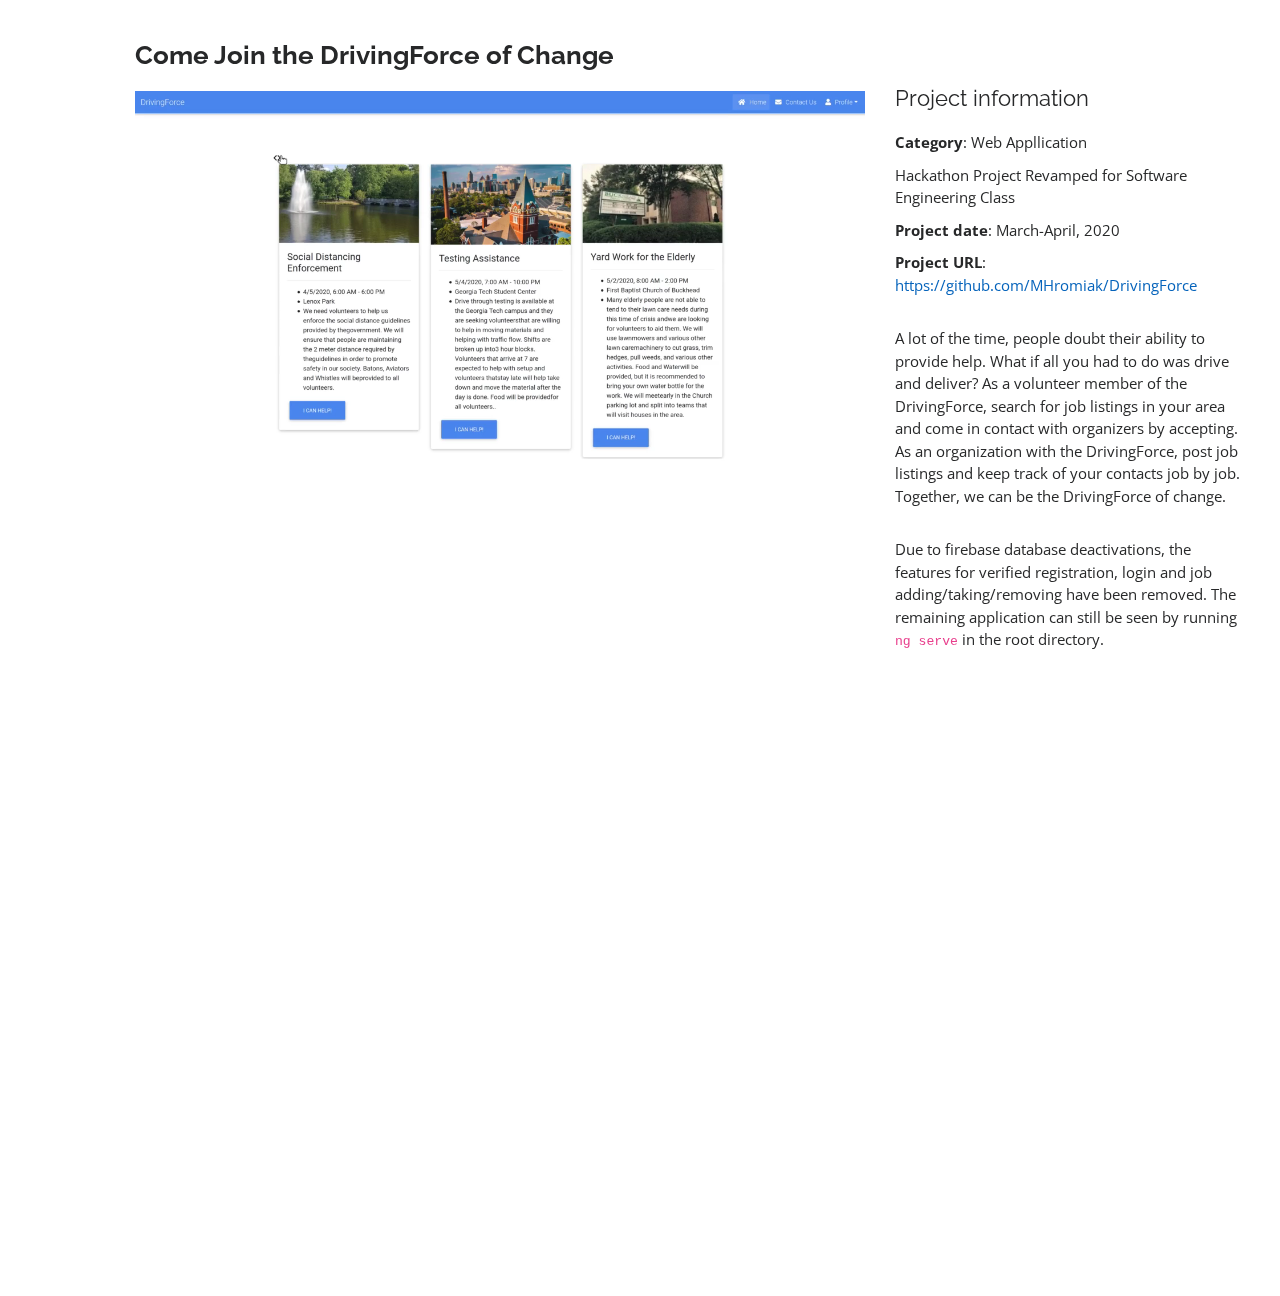
==== commit 3adbca2d: "Fixed videos for mobile" ====
--- a/DrivingForce-details.html
+++ b/DrivingForce-details.html
@@ -48,7 +48,7 @@
           <div class="col-lg-8">
             <h2 class="portfolio-title">Come Join the DrivingForce of Change</h2>
             <div class="owl-carousel drivingforce-details-carousel">
-              <video width="640" height="480" src="assets/vid/df_jobmake.mp4" autoplay loop></video>
+              <video class="mobile-detail-vid" width="640" height="480" src="assets/vid/df_jobmake.mp4" autoplay loop></video>
               <img src="assets/img/portfolio/drivingforce/dfpd-login.png" class="img-fluid" alt="">
               <img src="assets/img/portfolio/drivingforce/dfpd-makejob.png" class="img-fluid" alt="">
             </div>
--- a/assets/css/style.css
+++ b/assets/css/style.css
@@ -1174,3 +1174,12 @@
 #footer .credits {
   font-size: 13px;
 }
+
+
+/*--------------------------------------------------------------
+# Videos for Portfolio Details
+--------------------------------------------------------------*/
+.mobile-detail-vid{
+  height: 100%;
+  width: 100%;
+}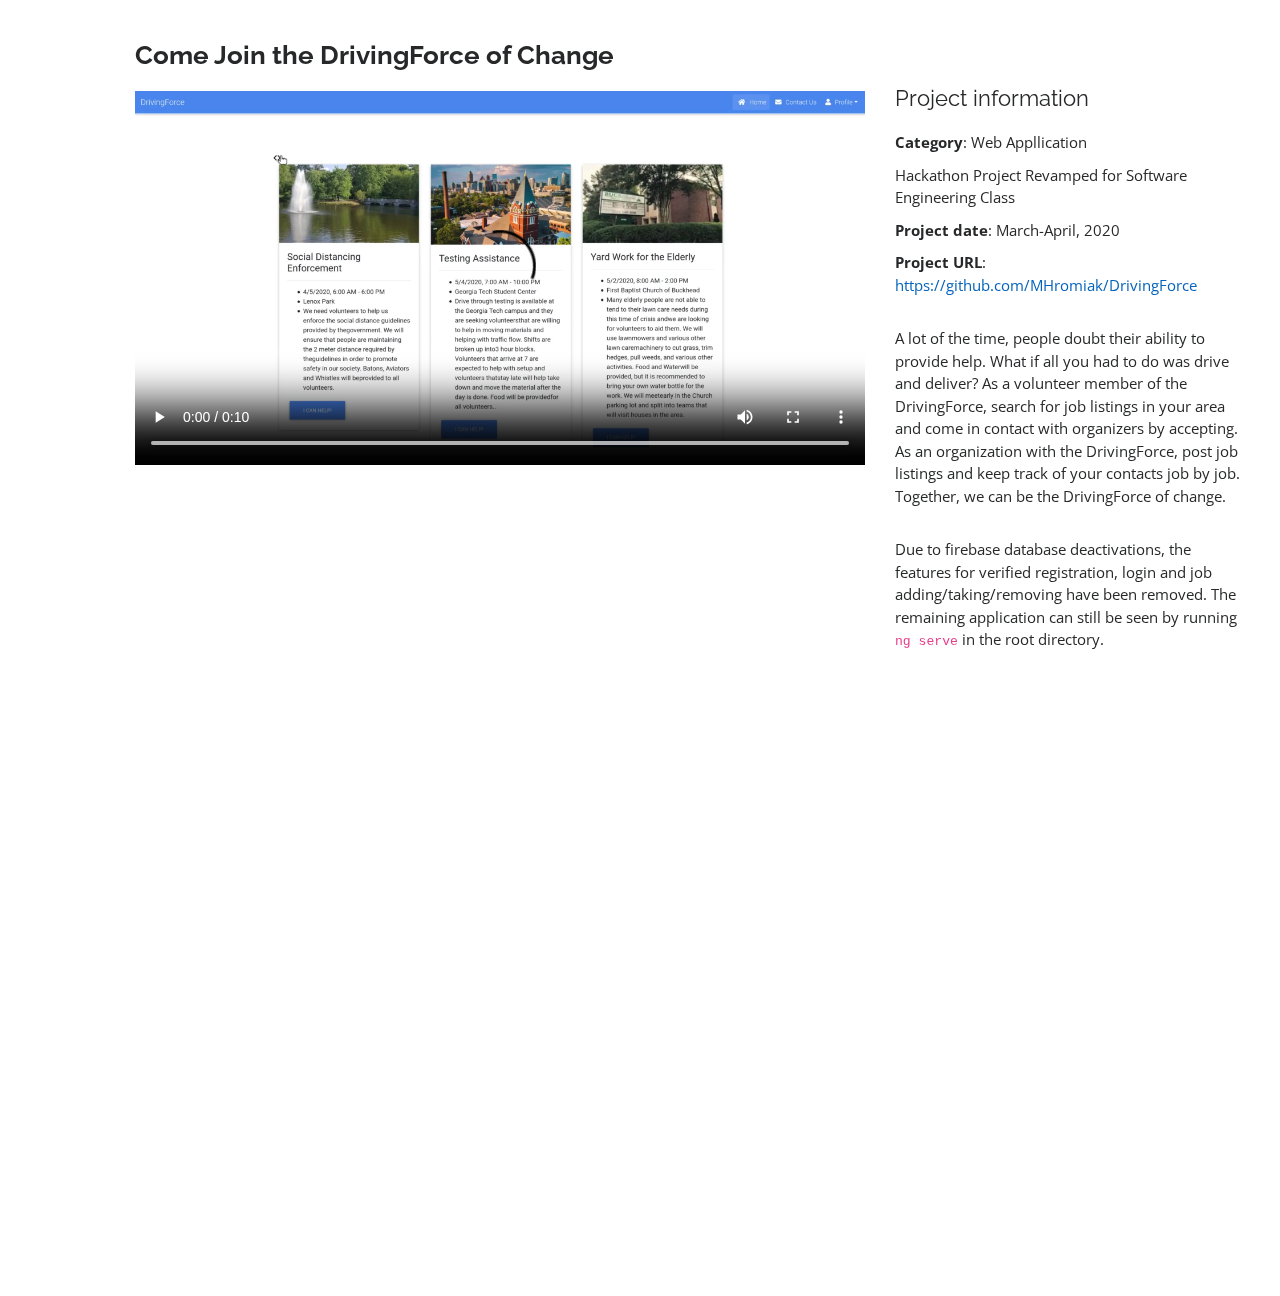
==== commit 83fb1067: "Added controls to videos in details" ====
--- a/DrivingForce-details.html
+++ b/DrivingForce-details.html
@@ -48,7 +48,7 @@
           <div class="col-lg-8">
             <h2 class="portfolio-title">Come Join the DrivingForce of Change</h2>
             <div class="owl-carousel drivingforce-details-carousel">
-              <video class="mobile-detail-vid" width="640" height="480" src="assets/vid/df_jobmake.mp4" autoplay loop></video>
+              <video class="mobile-detail-vid" width="640" height="480" src="assets/vid/df_jobmake.mp4" controls autoplay loop></video>
               <img src="assets/img/portfolio/drivingforce/dfpd-login.png" class="img-fluid" alt="">
               <img src="assets/img/portfolio/drivingforce/dfpd-makejob.png" class="img-fluid" alt="">
             </div>
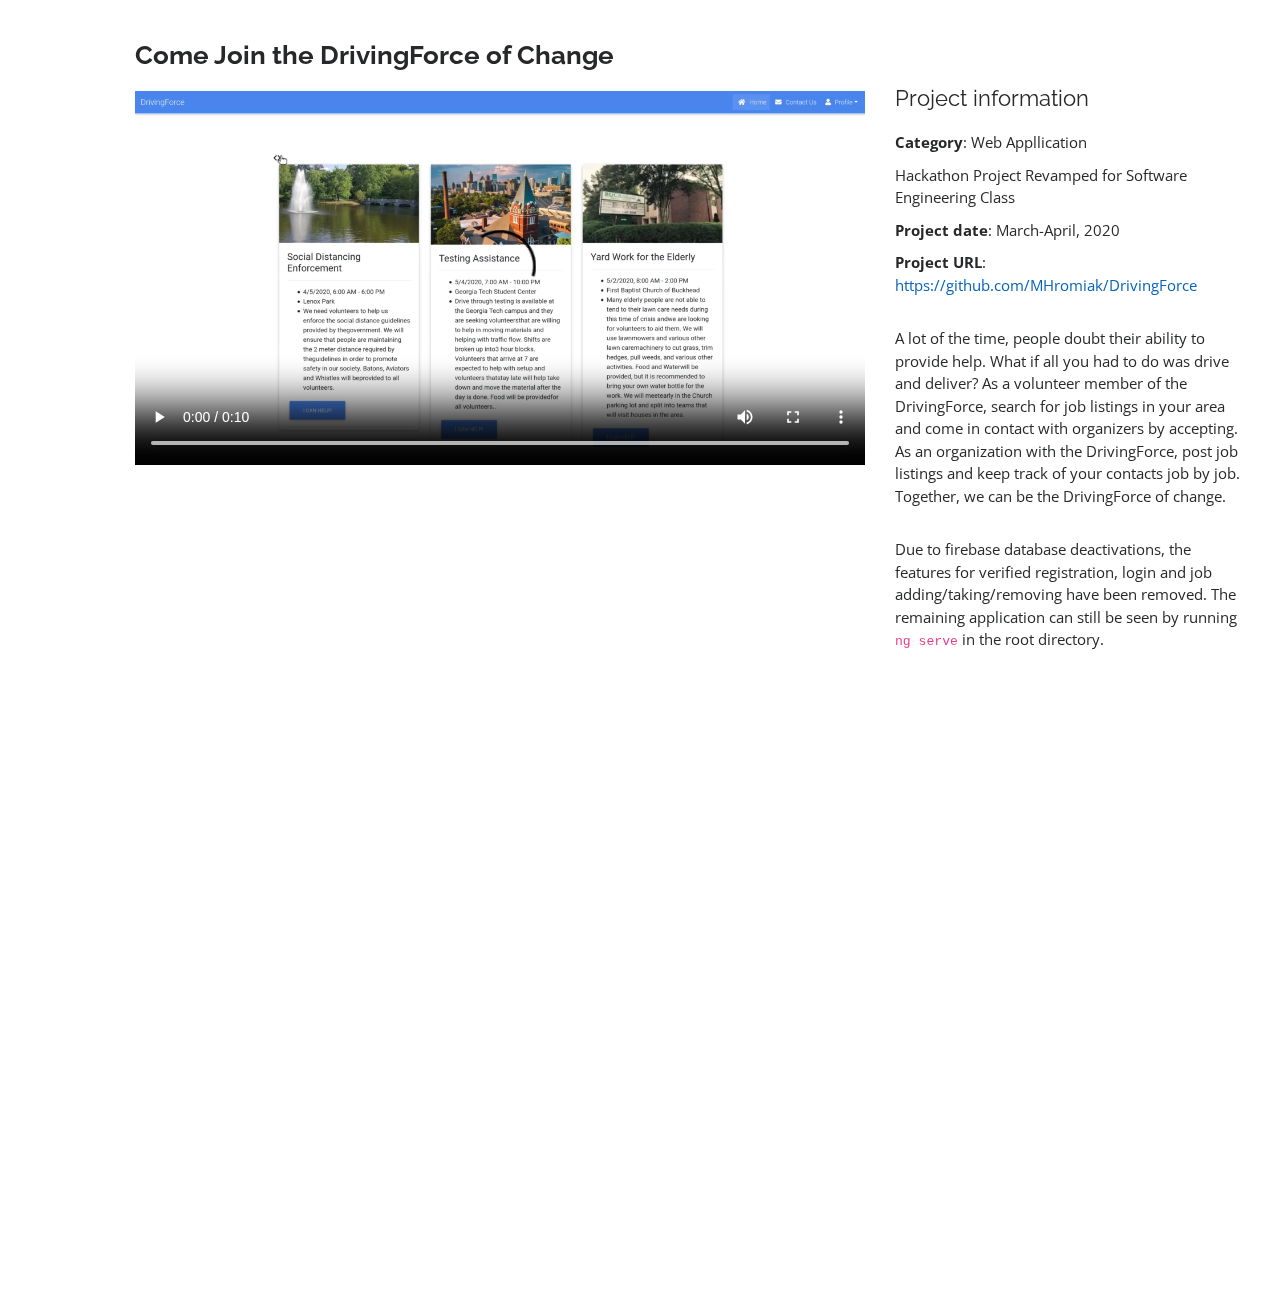
==== commit d19ac2e9: "Fixed face_blurrer video" ====
--- a/DrivingForce-details.html
+++ b/DrivingForce-details.html
@@ -48,7 +48,7 @@
           <div class="col-lg-8">
             <h2 class="portfolio-title">Come Join the DrivingForce of Change</h2>
             <div class="owl-carousel drivingforce-details-carousel">
-              <video class="mobile-detail-vid" width="640" height="480" src="assets/vid/df_jobmake.mp4" controls autoplay loop></video>
+              <video class="mobile-detail-vid" width="640" height="480" src="assets/vid/df_jobmake.mp4" controls autoplay></video>
               <img src="assets/img/portfolio/drivingforce/dfpd-login.png" class="img-fluid" alt="">
               <img src="assets/img/portfolio/drivingforce/dfpd-makejob.png" class="img-fluid" alt="">
             </div>
--- a/assets/css/style.css
+++ b/assets/css/style.css
@@ -25,6 +25,7 @@
 h1, h2, h3, h4, h5, h6 {
   font-family: "Raleway", sans-serif;
 }
+
 
 /*--------------------------------------------------------------
 # Back to top button
